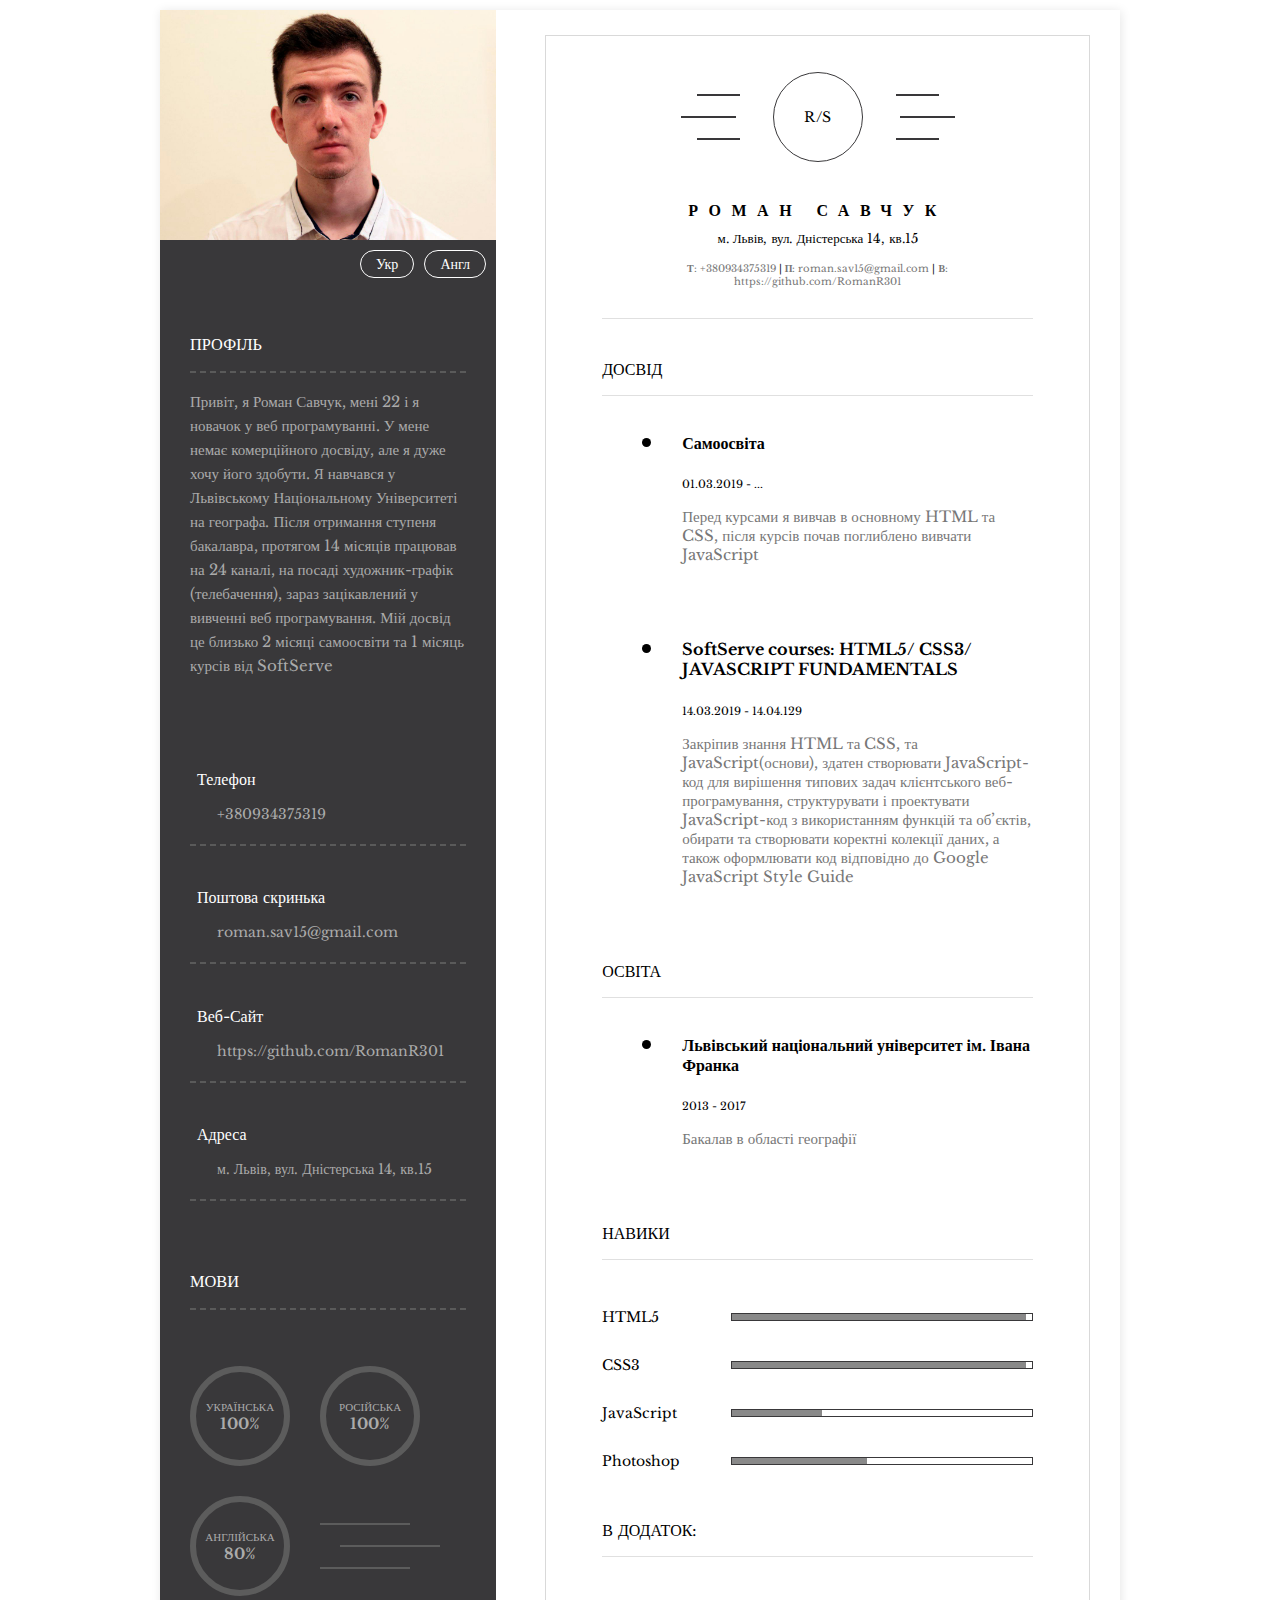
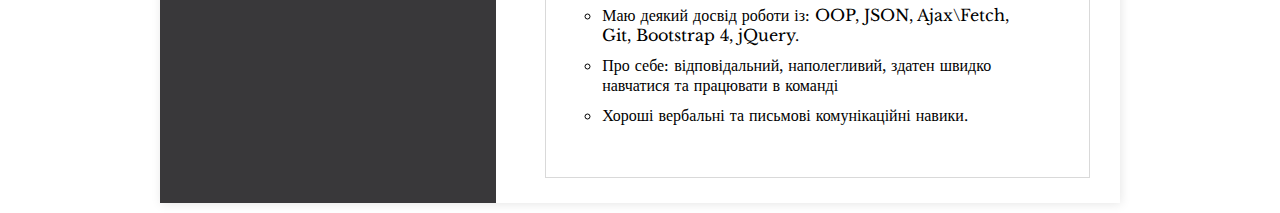
==== indexUK.html @ 9a11b944 "added second language page, final" ====
<!DOCTYPE html>
<html lang="UK">
	<head>
		<meta charset="UTF-8" />
		<meta name="viewport" content="width=device-width, initial-scale=1.0" />
		<meta http-equiv="X-UA-Compatible" content="ie=edge" />
		<link rel="stylesheet" href="css/index.css" />
		<link rel="stylesheet" href="css/media.css" />
		<link rel="stylesheet" href="https://use.fontawesome.com/releases/v5.8.2/css/all.css" integrity="sha384-oS3vJWv+0UjzBfQzYUhtDYW+Pj2yciDJxpsK1OYPAYjqT085Qq/1cq5FLXAZQ7Ay" crossorigin="anonymous" />
		<link href="https://fonts.googleapis.com/css?family=Libre+Baskerville:400,700" rel="stylesheet" />
		<title>Резюме</title>
	</head>
	<body>
		<div class="container">
			<div class="profile">
				<div class="profile-photo"></div>
				<div class="lang-container">
					<a class="lang-btn" href="#">Укр</a>
					<a class="lang-btn" href="index.html">Англ</a>
				</div>
				<div class="profile-info">
					<h3 class="heading heading-light">
						Профіль
					</h3>
					<p class="profile-text profile-textUK">Привіт, я Роман Савчук, мені 22 і я новачок у веб програмуванні. У мене немає комерційного досвіду, але я дуже хочу його здобути. Я навчався у Львівському Національному Університеті на географа. Після отримання ступеня бакалавра, протягом 14 місяців працював на 24 каналі, на посаді художник-графік (телебачення), зараз зацікавлений у вивченні веб програмування. Мій досвід це близько 2 місяці самоосвіти та 1 місяць курсів від SoftServe</p>
					<div class="contacts">
						<div class="contacts-item">
							<h4 class="contacts-title">
								<i class="fas fa-phone"></i>
								Телефон
							</h4>
							<a href="tel:+380934375319" class="contacts-text">
								+380934375319
							</a>
						</div>
						<div class="contacts-item">
							<h4 class="contacts-title">
								<i class="fas fa-envelope"></i>
								Поштова скринька
							</h4>
							<a href="mailto:roman.sav15@gmail.com" class="contacts-text" target="_blank">
								roman.sav15@gmail.com
							</a>
						</div>
						<div class="contacts-item">
							<h4 class="contacts-title">
								<i class="fas fa-globe-americas"></i>
								Веб-Сайт
							</h4>
							<a href="http://github.com/RomanR301" class="contacts-text">
								https://github.com/RomanR301
							</a>
						</div>
						<div class="contacts-item">
							<h4 class="contacts-title">
								<i class="fas fa-map-marker-alt"></i>
								Адреса
							</h4>
							<address class="contacts-text">
								м. Львів, вул. Дністерська 14, кв.15
							</address>
						</div>
					</div>
					<h3 class="heading heading-light">Мови</h3>
					<div class="languages">
						<div class="language"><span class="language-text">Українська</span><strong class="language-per">100%</strong></div>
						<div class="language"><span class="language-text">Російська</span><strong class="language-per">100%</strong></div>
						<div class="language"><span class="language-text">Англійська</span><strong class="language-per">80%</strong></div>
						<div class="lines">
							<span class="line"></span>
							<span class="line"></span>
							<span class="line"></span>
						</div>
					</div>
				</div>
			</div>

			<div class="resume">
				<div class="resume-wrap">
					<div class="logo">
						<div class="logo-lines logo-lines__left">
							<span class="logo-line"></span>
							<span class="logo-line"></span>
							<span class="logo-line"></span>
						</div>
						<div class="logo-image">
							R/S
						</div>
						<div class="logo-lines logo-lines__right">
							<span class="logo-line"></span>
							<span class="logo-line"></span>
							<span class="logo-line"></span>
						</div>
					</div>
					<div class="about">
						<h1 class="name">Роман Савчук</h1>
						<address class="about-address">м. Львів, вул. Дністерська 14, кв.15</address>
						<div class="about-contacts">
							<a class="about-contacts__link" href="#"><b>Т</b>: +380934375319</a> | <a class="about-contacts__link" href="#"><b>П</b>: roman.sav15@gmail.com</a> |
							<a class="about-contacts__link" href="#"><b>В</b>: https://github.com/RomanR301</a>
						</div>
					</div>
					<div class="experience">
						<h2 class="heading heading-dark">
							Досвід
						</h2>
						<ul class="list">
							<li class="list-item list-item__borderNone">
								<h4 class="list-item__title list-item__titleUK">Самоосвіта</h4>
								<span class="list-item__date list-item__datUK">01.03.2019 - ...</span>
								<p class="list-item__text list-item__textUK">Перед курсами я вивчав в основному HTML та CSS, після курсів почав поглиблено вивчати JavaScript</p>
							</li>
							<li class="list-item list-item__borderNone">
								<h4 class="list-item__title list-item__titleUK">SoftServe courses: HTML5/ CSS3/ JAVASCRIPT FUNDAMENTALS</h4>
								<span class="list-item__date list-item__datUK">14.03.2019 - 14.04.129</span>
								<p class="list-item__text list-item__textUK">Закріпив знання HTML та CSS, та JavaScript(основи), здатен створювати JavaScript-код для вирішення типових задач клієнтського веб-програмування, структурувати і проектувати JavaScript-код з використанням функцій та об’єктів, обирати та створювати коректні колекції даних, а також оформлювати код відповідно до Google JavaScript Style Guide</p>
							</li>
						</ul>
					</div>
					<div class="education">
						<h2 class="heading heading-dark">
							Освіта
						</h2>
						<ul class="list">
							<li class="list-item list-item__borderNone">
								<h4 class="list-item__title list-item__titleUK">Львівський національний університет ім. Івана Франка</h4>
								<span class="list-item__date list-item__datUK">2013 - 2017</span>
								<p class="list-item__text list-item__textUK">Бакалав в області географії</p>
							</li>
						</ul>
					</div>
					<div class="skills">
						<h2 class="heading heading-dark heading-skills">
							Навики
						</h2>
						<ul class="skills-list">
							<li class="skills-list__item">
								HTML5
								<div class="level level-html"></div>
							</li>
							<li class="skills-list__item">
								CSS3
								<div class="level level-css"></div>
							</li>
							<li class="skills-list__item">
								JavaScript
								<div class="level level-js"></div>
							</li>
							<li class="skills-list__item">
								Photoshop
								<div class="level level-ps"></div>
							</li>
						</ul>
						<h2 class="heading heading-dark heading-skills heading-skills__addition">В додаток:</h2>
						<ul class="skills-list skill-list__addition skill-list__additionUK">
							<li>Маю деякий досвід роботи із: OOP, JSON, Ajax\Fetch, Git, Bootstrap 4, jQuery.</li>
							<li>Про себе: відповідальний, наполегливий, здатен швидко навчатися та працювати в команді</li>
							<li>
								Хороші вербальні та письмові комунікаційні навики.
							</li>
						</ul>
					</div>
				</div>
			</div>
		</div>
	</body>
</html>
---- css/index.css ----
:root {
	font-family: "Libre Baskerville", serif;
	font-size: 14px;
}

body {
	box-sizing: border-box;
	margin: 0;
	padding: 0;
}

*,
*:after,
*:before {
	box-sizing: inherit;
}

.container {
	display: flex;
	max-width: 960px;
	margin: 10px auto;
	justify-content: space-between;
	box-shadow: 1px 1px 10px rgba(0, 0, 0, 0.1);
}

.profile {
	flex-basis: 35%;
	background-color: #39383a;
	color: #ababab;
}

.lang-container {
	display: flex;
	justify-content: flex-end;
	margin: 10px;
}

.lang-btn {
	border: 1px solid #fff;
	background-color: #39383a;
	border-radius: 50px;
	padding: 4px 15px;
	text-align: center;
	color: #fff;
	text-decoration: none;
}

.lang-btn:first-child {
	margin-right: 10px;
}

.lang-btn:hover {
	color: #39383a;
	background-color: #fff;
	transition: all 0.3s;
}

.profile-photo {
	height: 230px;
	background-image: url(../img/profile-photo.jpg);
	background-repeat: no-repeat;
	background-size: cover;
	background-position: center top;
}

.profile-info {
	padding: 30px 30px 70px 30px;
}

.profile-text {
	line-height: 24px;
	font-size: 14px;
	margin-bottom: 50px;
}

.heading {
	padding-bottom: 16px;
	text-transform: uppercase;
	font-weight: 500;
}

.heading-light {
	color: #fff;
	border-bottom: 2px #5a5a5a dashed;
}

.contacts {
	margin-bottom: 70px;
}

.contacts-title {
	color: #fff;
	margin-bottom: 15px;
	font-size: 16px;
	font-weight: 400;
}

.contacts-text {
	color: #ababab;
	text-decoration: none;
	padding-left: 27px;
	line-height: 20px;
}

.contacts-text:hover {
	text-decoration: underline;
}

.contacts-item {
	padding-top: 20px;
	padding-bottom: 20px;
	border-bottom: 2px #5a5a5a dashed;
}

address {
	font-style: normal;
}

.fas {
	margin-right: 7px;
}

.languages {
	display: flex;
	flex-wrap: wrap;
	padding-top: 40px;
}

.language {
	width: 100px;
	height: 100px;
	border: 6px solid #5c5c5c;
	border-radius: 50%;
	display: flex;
	justify-content: center;
	align-items: center;
	flex-direction: column;
	margin: 0 30px 30px 0;
}

.language:nth-child(3) {
	margin-bottom: 0;
}

.language-text {
	text-transform: uppercase;
	font-size: 11px;
}

.language-per {
	font-size: 15px;
}

.lines {
	display: flex;
	flex-direction: column;
	justify-content: center;
}

.line {
	display: block;
	width: 90px;
	height: 2px;
	background-color: #5c5c5c;
	margin-bottom: 10px;
	margin-top: 10px;
}

.line:nth-child(2) {
	width: 100px;
	margin-left: 20px;
}

.resume {
	padding: 25px 30px;
	flex-basis: 63%;
	background-color: #fff;
}

.resume-wrap {
	border: 1px solid rgba(168, 168, 168, 0.44);
	padding: 36px 56px;
	min-height: 100%;
}

.logo {
	display: flex;
	justify-content: center;
	margin-bottom: 38px;
}

.logo-image {
	width: 90px;
	height: 90px;
	border: 1px solid #39383a;
	border-radius: 50%;
	display: flex;
	justify-content: center;
	align-items: center;
}

.logo-lines {
	display: flex;
	align-items: center;
	justify-content: center;
	flex-direction: column;
	margin-left: 17px;
	margin-right: 17px;
}

.logo-line {
	width: 43px;
	height: 2px;
	background-color: #39383a;
	margin-top: 10px;
	margin-bottom: 10px;
}

.logo-lines__left .logo-line:nth-child(2) {
	margin-right: 20px;
	width: 55px;
}

.logo-lines__right .logo-line:nth-child(2) {
	margin-left: 20px;
	width: 55px;
}

.about {
	text-align: center;
	border-bottom: 1px solid #e0e0e0;
	padding-bottom: 30px;
	margin-bottom: 40px;
}

.name {
	font-size: 16px;
	text-transform: uppercase;
	letter-spacing: 10.5px;
	margin-bottom: 10px;
}

.about-address {
	font-size: 13px;
	margin-bottom: 15px;
}

.about-contacts {
	font-size: 10px;
}

.about-contacts__link {
	text-decoration: none;
	color: #777777;
}

.heading-dark {
	font-size: 16px;
	font-weight: 400;
	text-transform: uppercase;
	border-bottom: 1px solid #e0e0e0;
	margin-bottom: 37px;
}

.list {
	list-style: none;
}

.list-item {
	padding-left: 40px;
	position: relative;
	margin-bottom: 30px;
	padding-bottom: 30px;
	border-bottom: 2px dashed #ececec;
}

.list-item:before {
	content: "";
	position: absolute;
	top: 5px;
	left: 0;
	width: 9px;
	height: 9px;
	border-radius: 50%;
	background-color: #000;
}

.list-item__title {
	font-size: 14px;
}

.list-item__date {
	font-size: 11px;
	text-transform: uppercase;
}

.list-item__text {
	font-size: 13px;
	color: #777777;
}

.list-item__borderNone {
	border: none;
}

.heading-skills {
	margin-bottom: 48px;
}

.skills-list {
	list-style: none;
	padding-left: 0;
}

.skill-list__addition {
	list-style-type: circle;
}

.skill-list__addition li {
	margin-bottom: 10px;
}

.skills-list__item {
	margin-bottom: 30px;
	display: flex;
	justify-content: space-between;
	align-items: center;
}

.level {
	width: 70%;
	height: 8px;
	border: 1px solid #39383a;
	position: relative;
}

.level:before {
	position: absolute;
	content: "";
	height: 100%;
	background-color: #898989;
}

.level-html:before {
	width: 98%;
}

.level-css:before {
	width: 98%;
}

.level-js:before {
	width: 30%;
}

.level-ps:before {
	width: 45%;
}

.heading-skills__addition {
	margin-top: 50px;
}

.skill-list__additionUK {
	font-size: 16px;
}

.list-item__titleUK {
	font-size: 16px;
}
.list-item__dateUK {
	font-size: 13px;
}
.list-item__textUK {
	font-size: 15px;
}

.profile-textUK {
	font-size: 15px;
}
---- css/media.css ----
@media (max-width: 992px) {
	.container {
		flex-direction: column;
		width: 70%;
	}

	.lines {
		display: none;
	}

	.llist-item__date {
		font-size: 12px;
	}

	.list-item__text {
		font-size: 14px;
		line-height: 1.5;
	}

	.about-contacts {
		display: flex;
		flex-direction: column;
	}

	.about-contacts__link {
		line-height: 2;
		font-size: 11px;
	}

	.profile-photo {
		width: 200px;
		height: 200px;
		border: 3px solid #fff;
		margin: 40px auto;
		z-index: 9;
		position: relative;
	}

	.profile {
		position: relative;
	}

	.profile:before {
		content: "";
		width: 100%;
		height: 150px;
		background-color: #fff;
		display: block;
		position: absolute;
	}
}

@media (max-width: 768px) {
	.container {
		width: 80%;
	}

	.profile-text {
		margin-bottom: 10px;
	}

	.resume {
		padding: 15px;
	}

	.resume-wrap {
		padding-left: 20px;
		padding-right: 20px;
	}

	.list-item {
		padding-left: 19px;
	}

	.skill-list__addition {
		margin: 0 10px;
	}
}

@media (max-width: 567px) {
	.logo-image {
		width: 70px;
		height: 70px;
	}

	.logo-lines {
		margin-left: 8px;
		margin-right: 8px;
	}

	.name {
		letter-spacing: normal;
	}

	.level {
		width: 50%;
	}
}

@media (max-width: 480px) {
	.logo {
		display: none;
	}

	.container {
		min-width: 320px;
	}
}
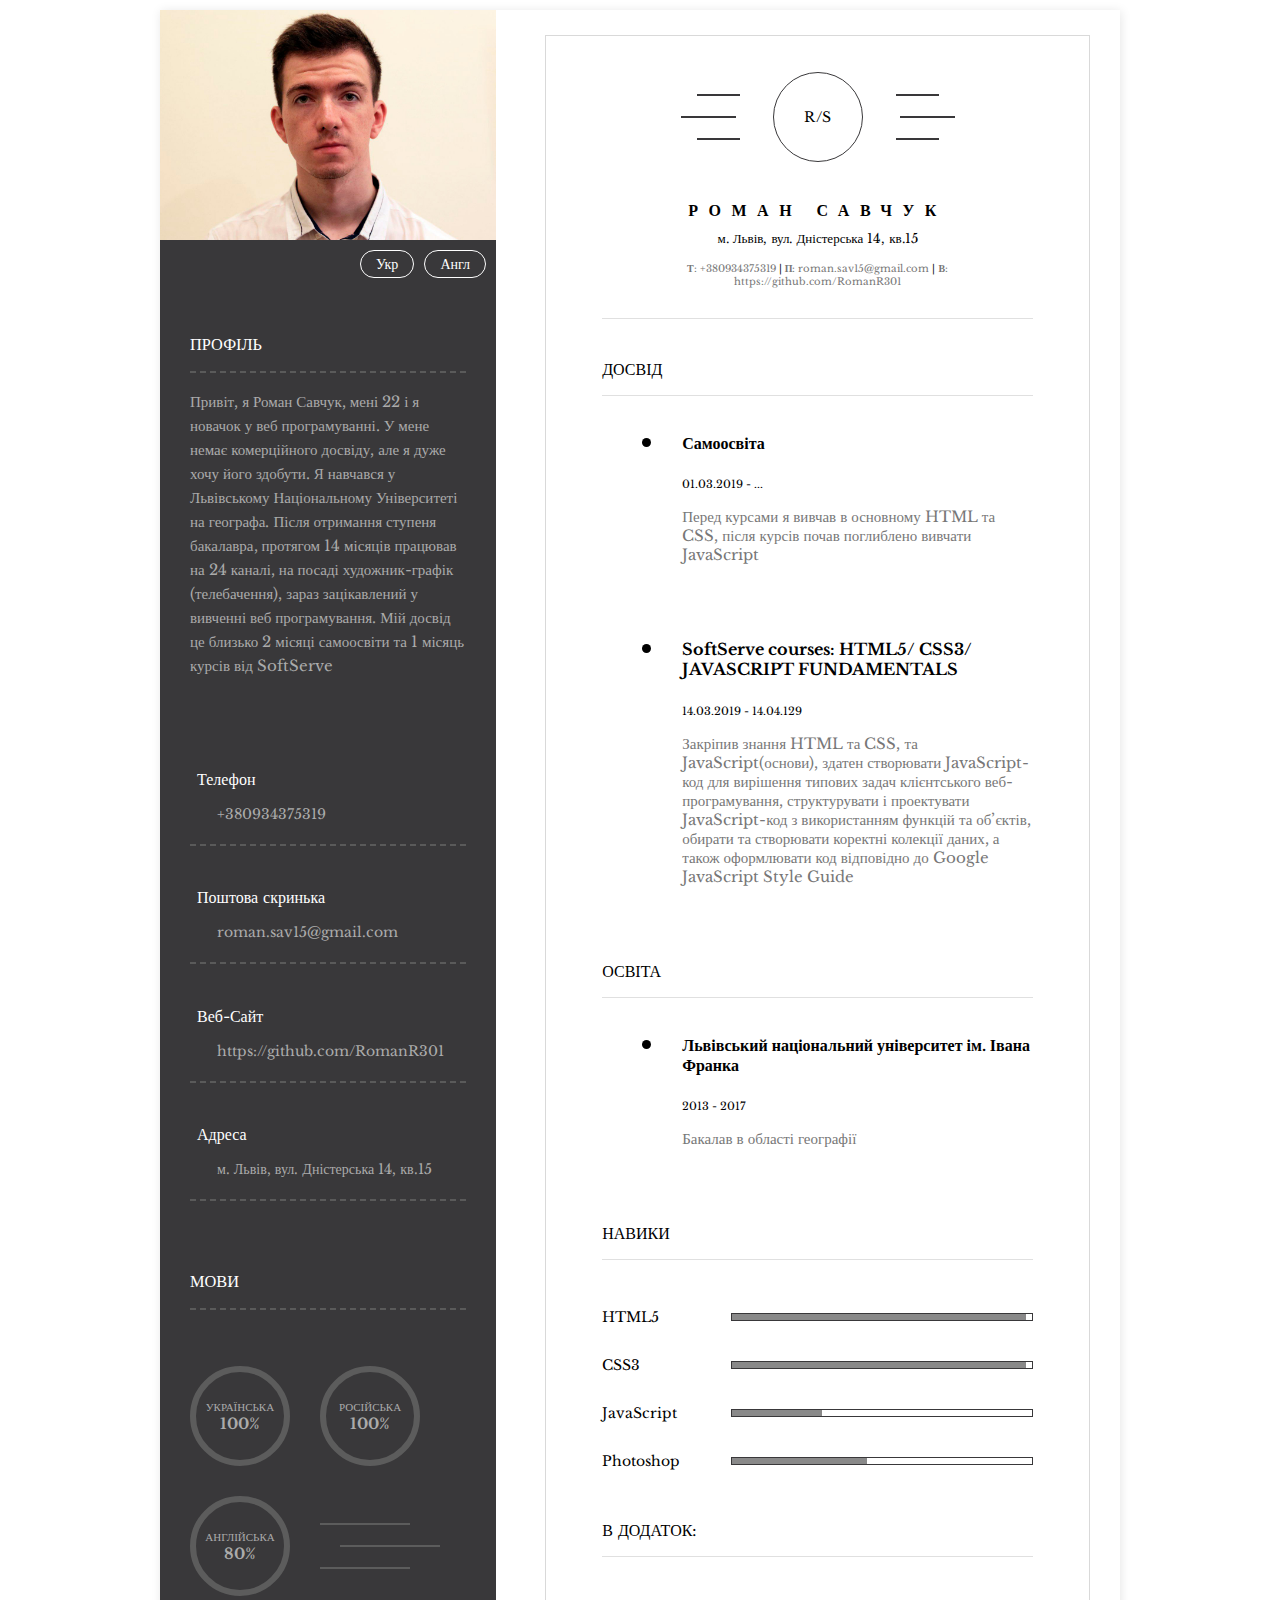
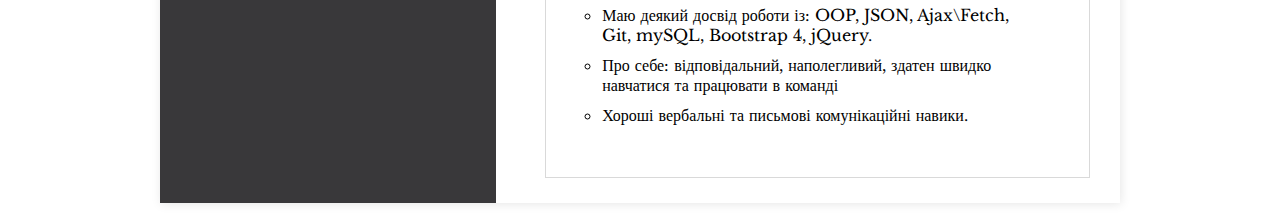
==== commit 0475da02: "added one skill" ====
--- a/indexUK.html
+++ b/indexUK.html
@@ -153,7 +153,7 @@
 						</ul>
 						<h2 class="heading heading-dark heading-skills heading-skills__addition">В додаток:</h2>
 						<ul class="skills-list skill-list__addition skill-list__additionUK">
-							<li>Маю деякий досвід роботи із: OOP, JSON, Ajax\Fetch, Git, Bootstrap 4, jQuery.</li>
+							<li>Маю деякий досвід роботи із: OOP, JSON, Ajax\Fetch, Git, mySQL, Bootstrap 4, jQuery.</li>
 							<li>Про себе: відповідальний, наполегливий, здатен швидко навчатися та працювати в команді</li>
 							<li>
 								Хороші вербальні та письмові комунікаційні навики.
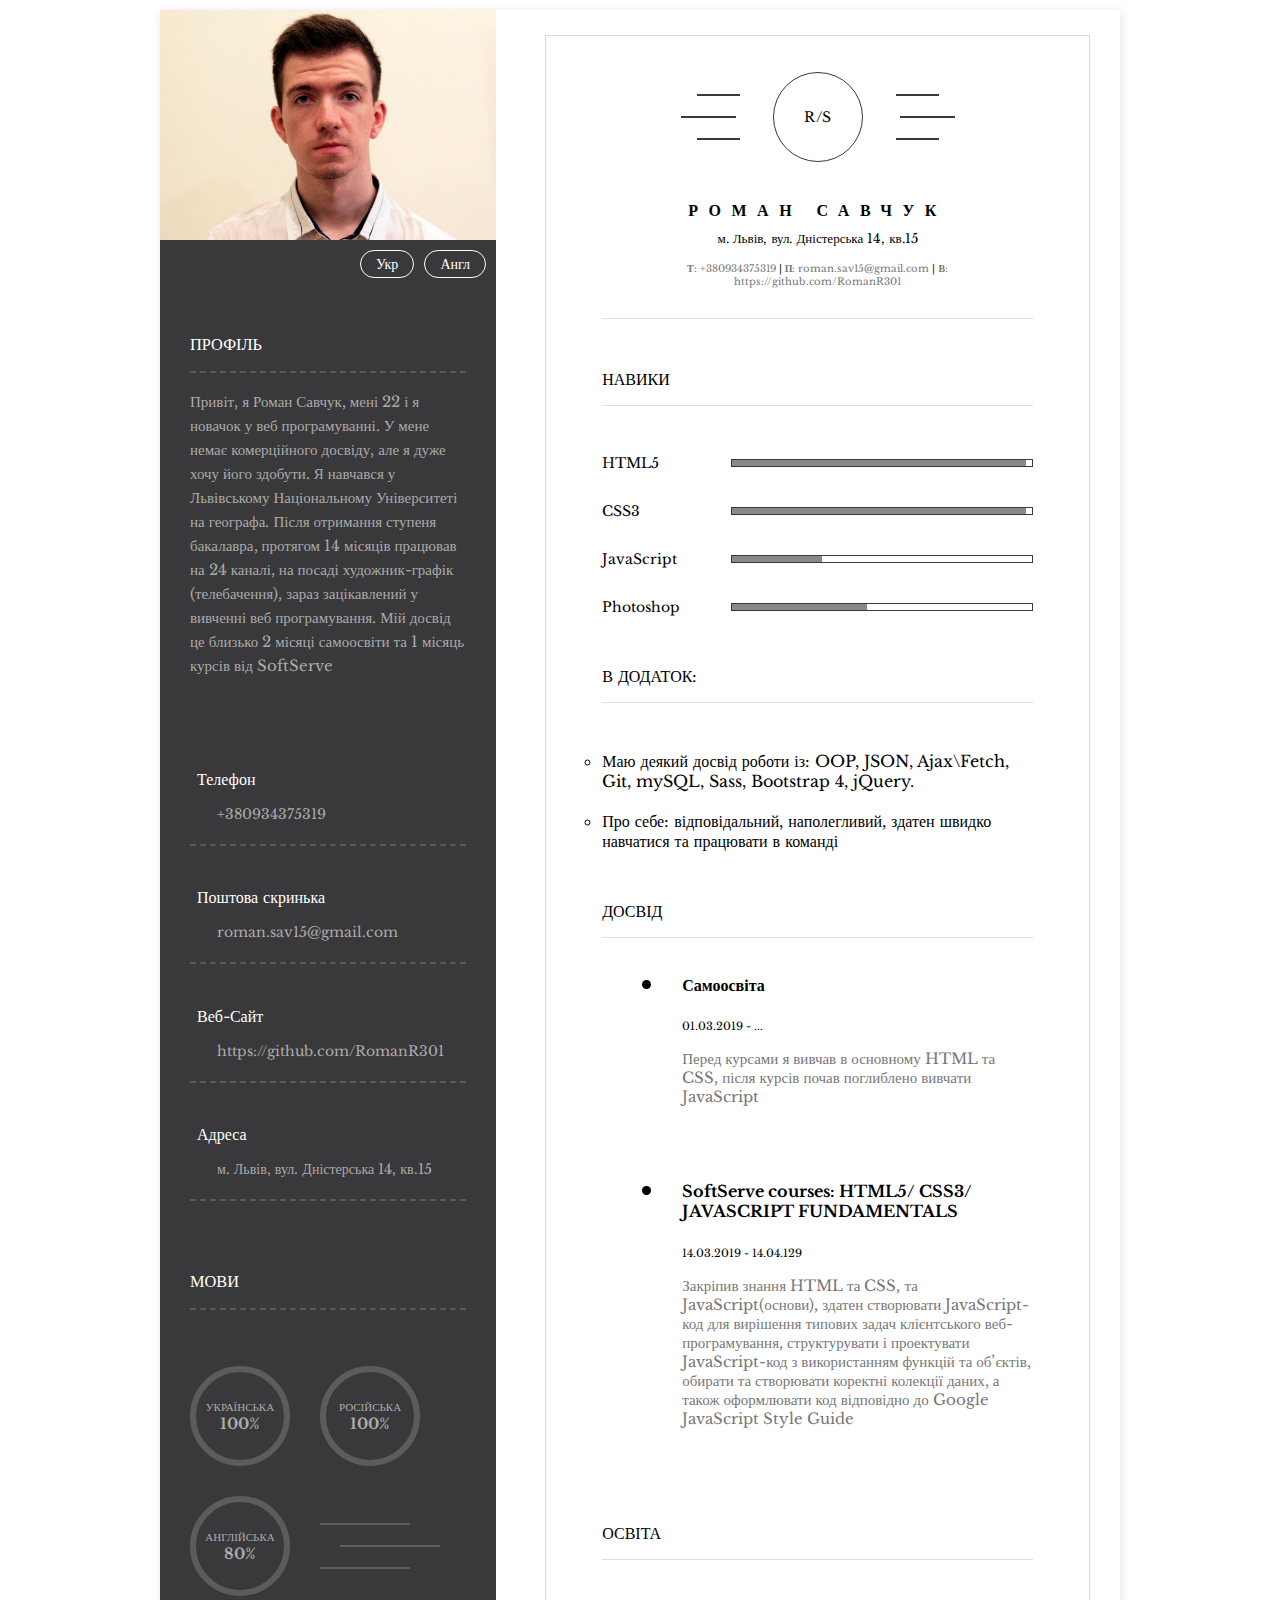
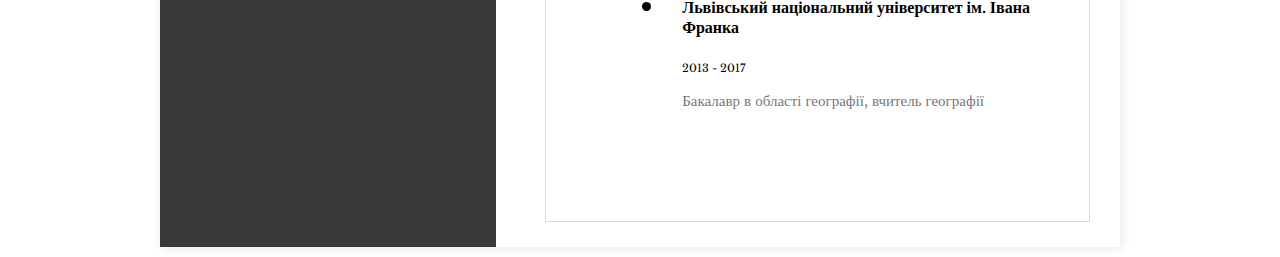
==== commit 27503624: "UX improvements, updated one skill" ====
--- a/indexUK.html
+++ b/indexUK.html
@@ -8,7 +8,7 @@
 		<link rel="stylesheet" href="css/media.css" />
 		<link rel="stylesheet" href="https://use.fontawesome.com/releases/v5.8.2/css/all.css" integrity="sha384-oS3vJWv+0UjzBfQzYUhtDYW+Pj2yciDJxpsK1OYPAYjqT085Qq/1cq5FLXAZQ7Ay" crossorigin="anonymous" />
 		<link href="https://fonts.googleapis.com/css?family=Libre+Baskerville:400,700" rel="stylesheet" />
-		<title>Резюме</title>
+		<title>Роман Савчук</title>
 	</head>
 	<body>
 		<div class="container">
@@ -100,6 +100,34 @@
 							<a class="about-contacts__link" href="#"><b>В</b>: https://github.com/RomanR301</a>
 						</div>
 					</div>
+					<div class="skills">
+						<h2 class="heading heading-dark heading-skills">
+							Навики
+						</h2>
+						<ul class="skills-list">
+							<li class="skills-list__item">
+								HTML5
+								<div class="level level-html"></div>
+							</li>
+							<li class="skills-list__item">
+								CSS3
+								<div class="level level-css"></div>
+							</li>
+							<li class="skills-list__item">
+								JavaScript
+								<div class="level level-js"></div>
+							</li>
+							<li class="skills-list__item">
+								Photoshop
+								<div class="level level-ps"></div>
+							</li>
+						</ul>
+						<h2 class="heading heading-dark heading-skills heading-skills__addition">В додаток:</h2>
+						<ul class="skills-list skill-list__addition skill-list__additionUK">
+							<li>Маю деякий досвід роботи із: OOP, JSON, Ajax\Fetch, Git, mySQL, Sass, Bootstrap 4, jQuery.</li>
+							<li>Про себе: відповідальний, наполегливий, здатен швидко навчатися та працювати в команді</li>
+						</ul>
+					</div>
 					<div class="experience">
 						<h2 class="heading heading-dark">
 							Досвід
@@ -125,38 +153,7 @@
 							<li class="list-item list-item__borderNone">
 								<h4 class="list-item__title list-item__titleUK">Львівський національний університет ім. Івана Франка</h4>
 								<span class="list-item__date list-item__datUK">2013 - 2017</span>
-								<p class="list-item__text list-item__textUK">Бакалав в області географії</p>
-							</li>
-						</ul>
-					</div>
-					<div class="skills">
-						<h2 class="heading heading-dark heading-skills">
-							Навики
-						</h2>
-						<ul class="skills-list">
-							<li class="skills-list__item">
-								HTML5
-								<div class="level level-html"></div>
-							</li>
-							<li class="skills-list__item">
-								CSS3
-								<div class="level level-css"></div>
-							</li>
-							<li class="skills-list__item">
-								JavaScript
-								<div class="level level-js"></div>
-							</li>
-							<li class="skills-list__item">
-								Photoshop
-								<div class="level level-ps"></div>
-							</li>
-						</ul>
-						<h2 class="heading heading-dark heading-skills heading-skills__addition">В додаток:</h2>
-						<ul class="skills-list skill-list__addition skill-list__additionUK">
-							<li>Маю деякий досвід роботи із: OOP, JSON, Ajax\Fetch, Git, mySQL, Bootstrap 4, jQuery.</li>
-							<li>Про себе: відповідальний, наполегливий, здатен швидко навчатися та працювати в команді</li>
-							<li>
-								Хороші вербальні та письмові комунікаційні навики.
+								<p class="list-item__text list-item__textUK">Бакалавр в області географії, вчитель географії</p>
 							</li>
 						</ul>
 					</div>
--- a/css/index.css
+++ b/css/index.css
@@ -260,6 +260,7 @@
 	text-transform: uppercase;
 	border-bottom: 1px solid #e0e0e0;
 	margin-bottom: 37px;
+	margin-top: 50px;
 }
 
 .list {
@@ -317,7 +318,7 @@
 }
 
 .skill-list__addition li {
-	margin-bottom: 10px;
+	margin-bottom: 20px;
 }
 
 .skills-list__item {
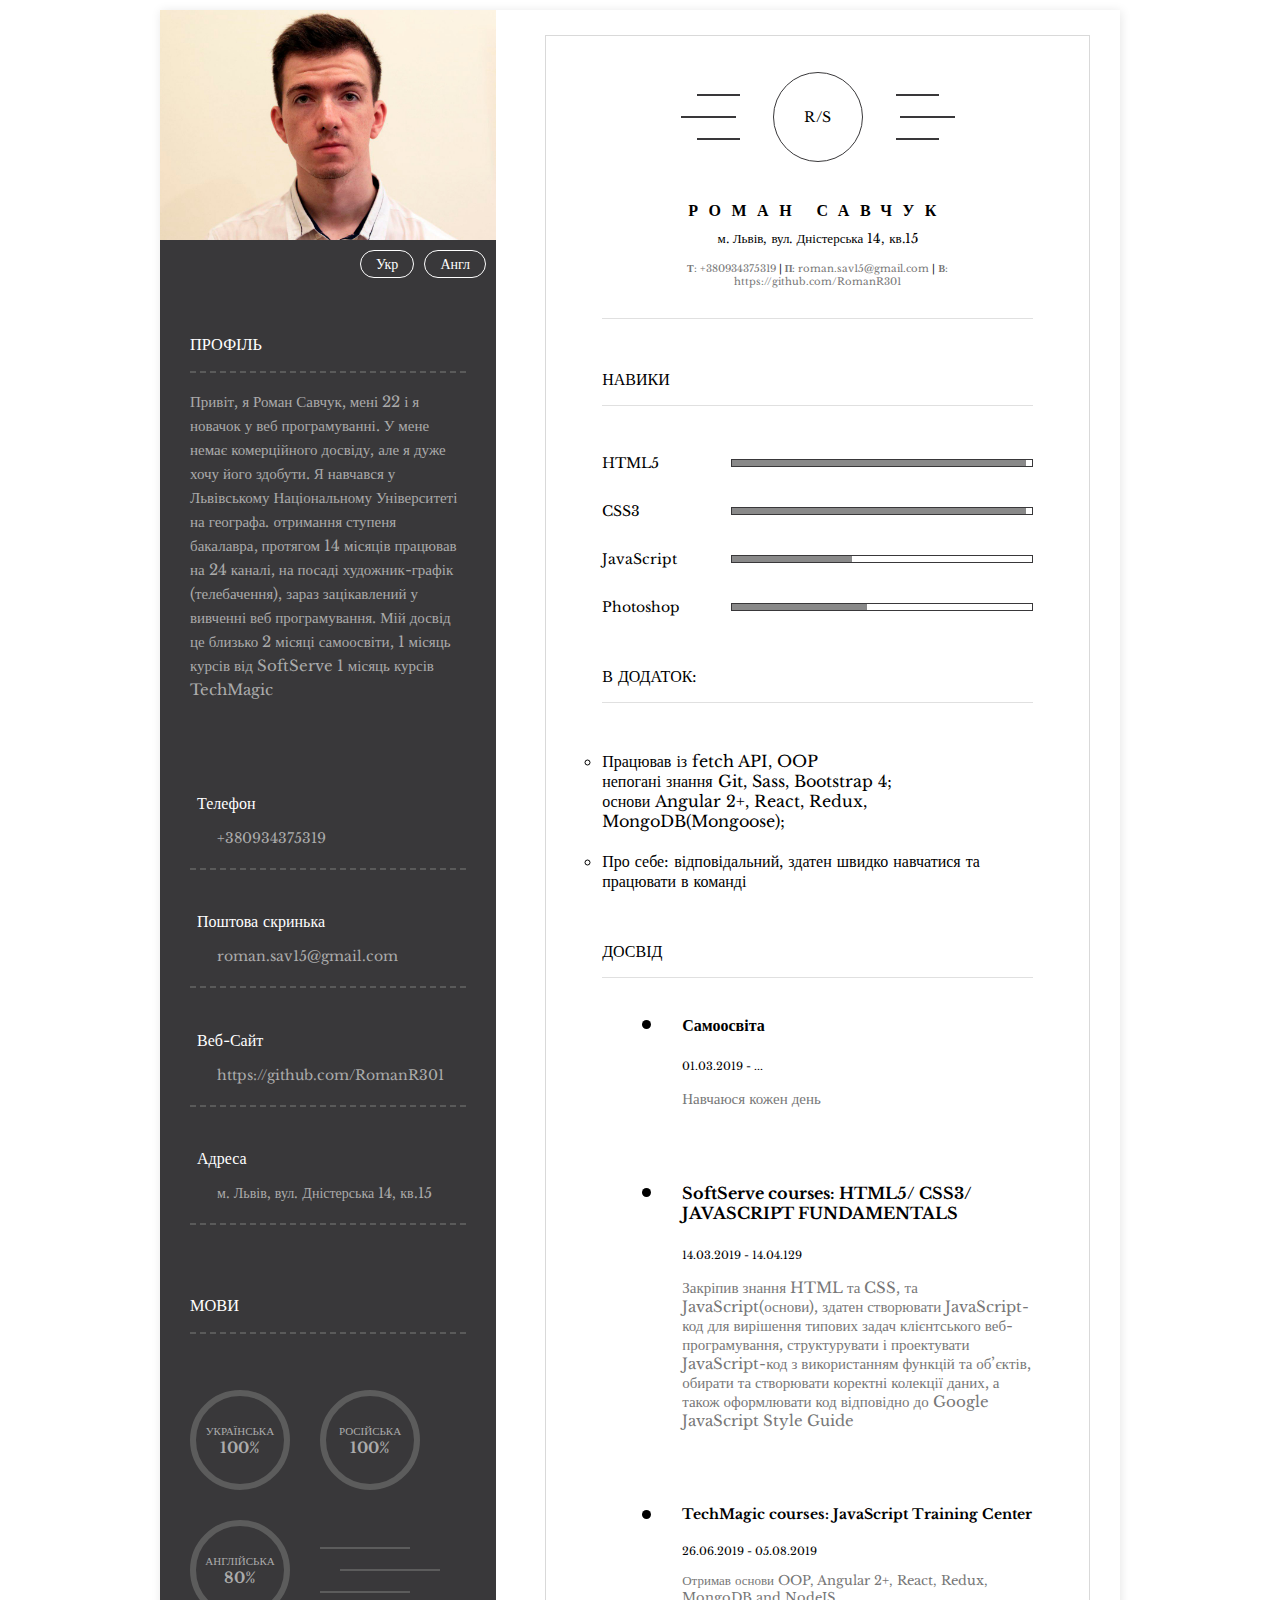
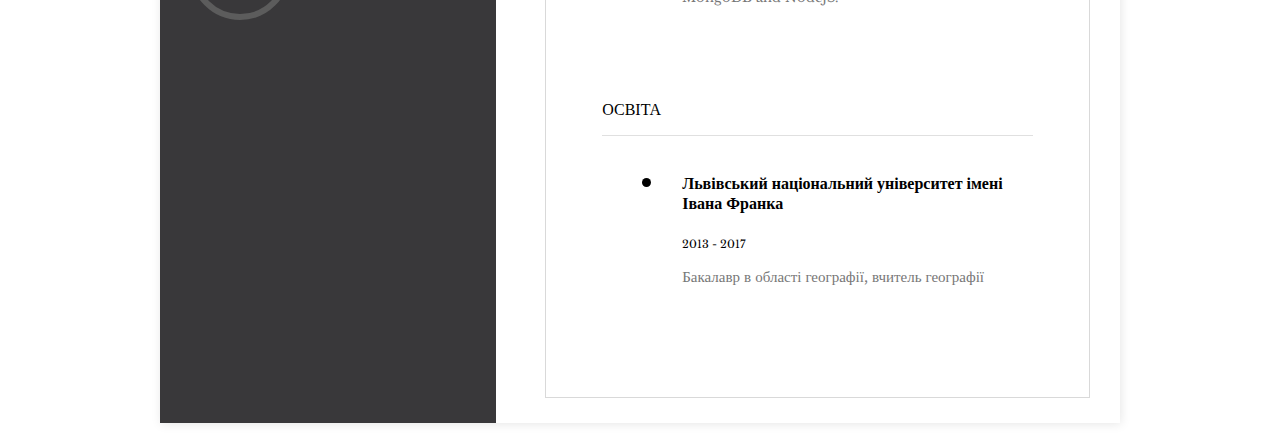
==== commit e1471bd3: "added new info" ====
--- a/indexUK.html
+++ b/indexUK.html
@@ -22,7 +22,11 @@
 					<h3 class="heading heading-light">
 						Профіль
 					</h3>
-					<p class="profile-text profile-textUK">Привіт, я Роман Савчук, мені 22 і я новачок у веб програмуванні. У мене немає комерційного досвіду, але я дуже хочу його здобути. Я навчався у Львівському Національному Університеті на географа. Після отримання ступеня бакалавра, протягом 14 місяців працював на 24 каналі, на посаді художник-графік (телебачення), зараз зацікавлений у вивченні веб програмування. Мій досвід це близько 2 місяці самоосвіти та 1 місяць курсів від SoftServe</p>
+					<p class="profile-text profile-textUK">Привіт, я Роман Савчук, мені 22 і я новачок у веб програмуванні. 
+						У мене немає комерційного досвіду, але я дуже хочу його здобути. Я навчався у Львівському Національному Університеті на географа.
+						отримання ступеня бакалавра, протягом 14 місяців працював на 24 каналі, на посаді художник-графік (телебачення), 
+						зараз зацікавлений у вивченні веб програмування. 
+						Мій досвід це близько 2 місяці самоосвіти, 1 місяць курсів від SoftServe 1 місяць курсів TechMagic</p>
 					<div class="contacts">
 						<div class="contacts-item">
 							<h4 class="contacts-title">
@@ -47,7 +51,7 @@
 								<i class="fas fa-globe-americas"></i>
 								Веб-Сайт
 							</h4>
-							<a href="http://github.com/RomanR301" class="contacts-text">
+							<a href="http://github.com/RomanR301" target="_blank" class="contacts-text">
 								https://github.com/RomanR301
 							</a>
 						</div>
@@ -97,7 +101,7 @@
 						<address class="about-address">м. Львів, вул. Дністерська 14, кв.15</address>
 						<div class="about-contacts">
 							<a class="about-contacts__link" href="#"><b>Т</b>: +380934375319</a> | <a class="about-contacts__link" href="#"><b>П</b>: roman.sav15@gmail.com</a> |
-							<a class="about-contacts__link" href="#"><b>В</b>: https://github.com/RomanR301</a>
+							<a class="about-contacts__link" href="http://github.com/RomanR301" target="_blank"><b>В</b>: https://github.com/RomanR301</a>
 						</div>
 					</div>
 					<div class="skills">
@@ -124,8 +128,8 @@
 						</ul>
 						<h2 class="heading heading-dark heading-skills heading-skills__addition">В додаток:</h2>
 						<ul class="skills-list skill-list__addition skill-list__additionUK">
-							<li>Маю деякий досвід роботи із: OOP, JSON, Ajax\Fetch, Git, mySQL, Sass, Bootstrap 4, jQuery.</li>
-							<li>Про себе: відповідальний, наполегливий, здатен швидко навчатися та працювати в команді</li>
+							<li>Працював із fetch API, OOP <br> непогані знання Git, Sass, Bootstrap 4; <br> основи Angular 2+, React, Redux, MongoDB(Mongoose);</li>
+							<li>Про себе: відповідальний, здатен швидко навчатися та працювати в команді</li>
 						</ul>
 					</div>
 					<div class="experience">
@@ -136,13 +140,17 @@
 							<li class="list-item list-item__borderNone">
 								<h4 class="list-item__title list-item__titleUK">Самоосвіта</h4>
 								<span class="list-item__date list-item__datUK">01.03.2019 - ...</span>
-								<p class="list-item__text list-item__textUK">Перед курсами я вивчав в основному HTML та CSS, після курсів почав поглиблено вивчати JavaScript</p>
+								<p class="list-item__text list-item__textUK">Навчаюся кожен день</p>
 							</li>
 							<li class="list-item list-item__borderNone">
 								<h4 class="list-item__title list-item__titleUK">SoftServe courses: HTML5/ CSS3/ JAVASCRIPT FUNDAMENTALS</h4>
 								<span class="list-item__date list-item__datUK">14.03.2019 - 14.04.129</span>
 								<p class="list-item__text list-item__textUK">Закріпив знання HTML та CSS, та JavaScript(основи), здатен створювати JavaScript-код для вирішення типових задач клієнтського веб-програмування, структурувати і проектувати JavaScript-код з використанням функцій та об’єктів, обирати та створювати коректні колекції даних, а також оформлювати код відповідно до Google JavaScript Style Guide</p>
 							</li>
+							<li class="list-item list-item__borderNone">
+									<h4 class="list-item__title">TechMagic courses: JavaScript Training Center</h4>
+									<span class="list-item__date">26.06.2019 - 05.08.2019</span>
+									<p class="list-item__text">Отримав основи OOP, Angular 2+, React, Redux, MongoDB and NodeJS.</p>
 						</ul>
 					</div>
 					<div class="education">
@@ -151,7 +159,7 @@
 						</h2>
 						<ul class="list">
 							<li class="list-item list-item__borderNone">
-								<h4 class="list-item__title list-item__titleUK">Львівський національний університет ім. Івана Франка</h4>
+								<h4 class="list-item__title list-item__titleUK">Львівський національний університет імені Івана Франка</h4>
 								<span class="list-item__date list-item__datUK">2013 - 2017</span>
 								<p class="list-item__text list-item__textUK">Бакалавр в області географії, вчитель географії</p>
 							</li>
--- a/css/index.css
+++ b/css/index.css
@@ -351,7 +351,7 @@
 }
 
 .level-js:before {
-	width: 30%;
+	width: 40%;
 }
 
 .level-ps:before {
